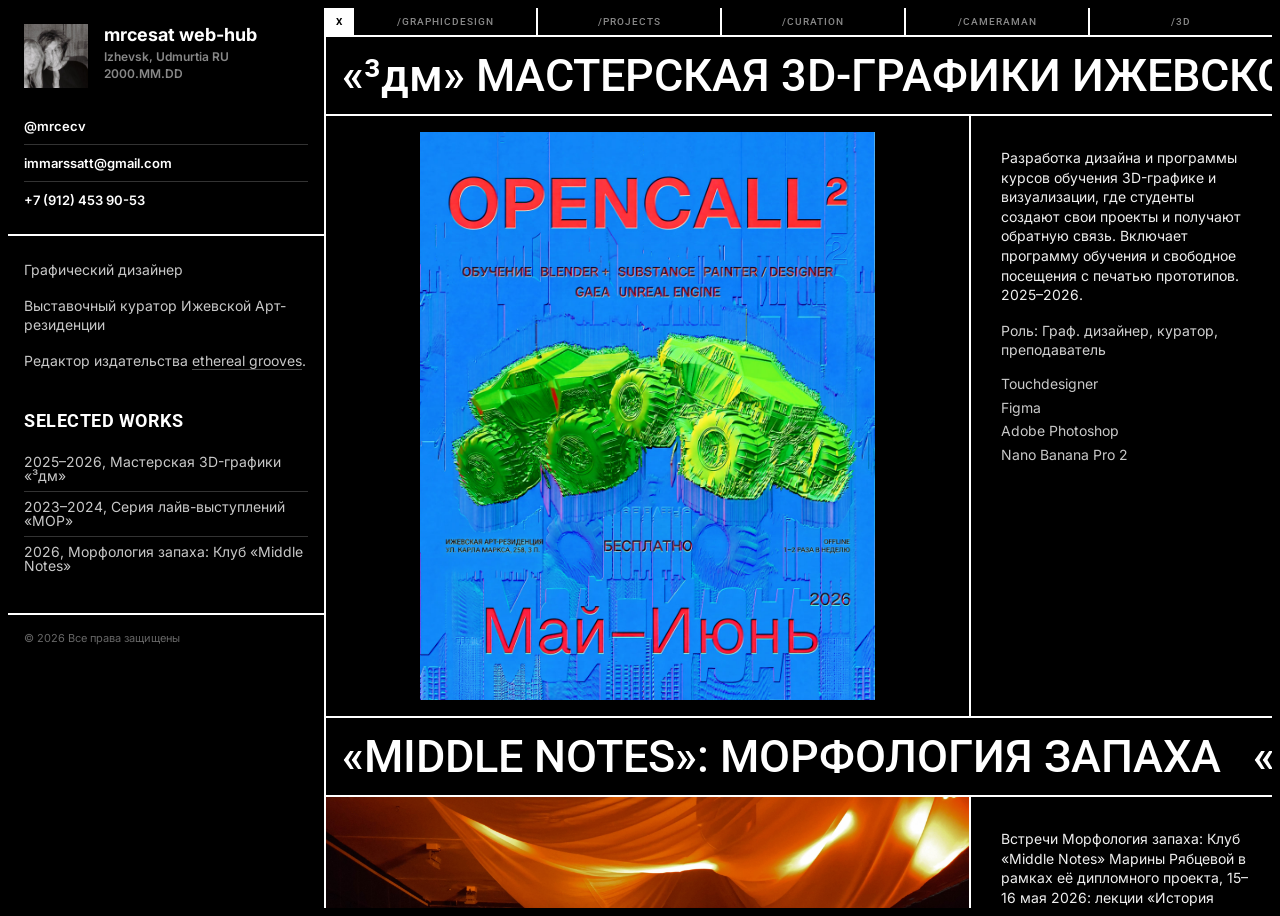
==== index.html @ e5610b11 "Initial commit" ====
<!DOCTYPE html>
<html lang="ru">
<head>
    <meta charset="UTF-8">
    <meta name="viewport" content="width=device-width, initial-scale=1.0">
    <title>mrcesat web-hub</title>

    <link rel="preconnect" href="https://fonts.googleapis.com">
    <link rel="preconnect" href="https://fonts.gstatic.com" crossorigin>
    <link href="https://fonts.googleapis.com/css2?family=Inter:wght@400;500;600;700&family=Roboto:wght@400;500;700&display=swap" rel="stylesheet">

    <link rel="stylesheet" href="css/style.css">
</head>
<body class="split-page">

    <div class="split-container">

        <!-- Левая панель -->
        <aside class="left-panel"></aside>

        <!-- Правая панель -->
        <main class="right-panel">

            <!-- Навигация -->
            <nav class="category-switcher" id="category-nav"></nav>

            <!-- Контейнер для проектов -->
            <div class="projects-list"></div>

        </main>

    </div>

    <script src="js/project-player.js"></script>
    <script src="js/components.js"></script>
</body>
</html>
---- css/style.css ----
/* =========================================
   SPLIT PAGE LAYOUT (INDEX-V4)
   ========================================= */

.split-page {
    display: flex;
    height: 100vh;
    overflow: hidden;
    background-color: #000000;
    color: #ffffff;
    font-family: 'Inter', sans-serif;
}

.split-container {
    display: flex;
    width: 100%;
    height: 100%;
}

/* =========================================
   ЛЕВАЯ ПАНЕЛЬ
   ========================================= */

.left-panel {
    width: 25%;
    height: 100vh;
    overflow-y: auto;
    overflow-x: hidden;
    background: #000000;
    flex-shrink: 0;
    border-right: 2px solid #ffffff !important;

    scrollbar-width: none;
    -ms-overflow-style: none;
}

.left-panel::-webkit-scrollbar {
    display: none;
}

/* Профиль */
.profile-section {
    padding: 16px;
    border-bottom: 2px solid #ffffff;
}

.profile-header {
    display: flex;
    gap: 16px;
    margin-bottom: 20px;
}

.profile-photo {
    width: 64px;
    height: 64px;
    flex-shrink: 0;
}

.profile-photo img {
    width: 100%;
    height: 100%;
    object-fit: cover;
    display: block;
}

.profile-info {
    flex: 1;
}

.profile-name {
    font-size: 18px;
    font-weight: 700;
    margin: 0 0 4px 0;
    letter-spacing: 0;
}

.profile-year,
.profile-location {
    font-size: 12px;
    color: #888;
    margin: 0;
    line-height: 1.4;
    font-weight: 600;
}

/* Контакты */
.profile-contacts {
    display: flex;
    flex-direction: column;
    gap: 0;
    margin-top: 16px;
}

.contact-link {
    display: block;
    padding: 10px 0;
    color: #ffffff;
    text-decoration: none;
    font-size: 13px;
    font-weight: 600;
    border-bottom: 1px solid rgba(255, 255, 255, 0.2);
    transition: opacity 0.3s ease;
}

.contact-link:last-child {
    border-bottom: none;
}

.contact-link:hover {
    opacity: 0.7;
}

/* Общий блок без внутренних разделителей */
.info-combined {
    padding: 16px;
    border-bottom: 2px solid #ffffff; /* Линия только снизу всего блока */
}

.info-subsection {
    margin-bottom: 32px; /* Отступ между под-секциями */
}

.info-subsection:last-child {
    margin-bottom: 0;
}

/* Убираем линии между пунктами списков */
.project-list li {
    border-bottom: none;
}

/* Список ролей (описание) */
.role-list {
    list-style: none;
    padding: 0;
    margin: 0;
}

.role-list li {
    font-size: 14px;
    line-height: 1.4;
    color: #c8c8c8;
    padding: 8px 0;
    border-bottom: none;
}

.role-list li:last-child {
    border-bottom: none;
}

/* Секции информации */
.info-section {
    padding: 16px 16px 16px 16px;
    border-bottom: 2px solid #ffffff;
}

/* Увеличиваем отступ только для второго info-section (Избранное) */
.profile-section + .info-section + .info-section {
    padding: 16px 16px 32px 16px;
}

/* ✅ Убираем линию у первого info-section (блок ролей),
   чтобы не было разделителя между ролями и «Избранным» */
.profile-section + .info-section {
    border-bottom: none;
}

.section-title {
    font-family: 'Roboto', sans-serif;
    font-size: 18px;
    font-weight: 700;
    text-transform: uppercase;
    letter-spacing: 0.5px;
    margin: 0 0 16px 0;
    color: #ffffff;
}

.section-text {
    font-size: 14px;
    line-height: 1.4; /* ✅ Исправлено с 1.1 для читаемости */
    color: #c8c8c8;
    margin: 0;
}

/* Списки проектов */
.project-list {
    list-style: none;
    padding: 0;
    margin: 0;
}

.project-list li {
    margin: 0;
    padding: 0;
    border-bottom: 1px solid rgba(255, 255, 255, 0.2); /* ✅ Исправлено с rgba(0,0,0,0.2), иначе не видно на чёрном */
}

.project-list li:last-child {
    border-bottom: none;
}

.project-list-link {
    display: block;
    padding: 8px 0;
    color: #c8c8c8;
    text-decoration: none;
    font-size: 14px;
    line-height: 1.0; /* ✅ Исправлено с 0.2, иначе текст накладывался друг на друга */
    transition: opacity 0.3s ease;
}

.project-list-link:hover {
    opacity: 0.7;
}

/* Описание между профилем и списком */
.profile-description {
    padding: 16px;
    border-bottom: 2px solid #ffffff;
}

.profile-description .description-text {
    font-size: 14px;
    line-height: 1.4;
    color: #c8c8c8;
    margin: 0;
}

/* Copyright */
.copyright {
    padding: 16px;
}

.copyright p {
    font-size: 11px;
    color: #666;
    margin: 0;
}

/* Ссылка внутри описания */
.description-link {
    color: #c8c8c8;
    text-decoration: none;
    border-bottom: 1px solid rgba(255, 255, 255, 0.3);
    transition: all 0.3s ease;
}

.description-link:hover {
    color: #ffffff;
    border-bottom-color: #ffffff;
}

/* =========================================
   ПРАВАЯ ПАНЕЛЬ
   ========================================= */

.right-panel {
    flex: 1; /* ✅ Автоматически занимает всё оставшееся место (75%) */
    height: 100vh;
    overflow-y: auto;
    overflow-x: hidden;
    background: #000000;

    scrollbar-width: none;
    -ms-overflow-style: none;
}

.right-panel::-webkit-scrollbar {
    display: none;
}

/* Проекты */
.project-item {
    border-bottom: 2px solid #ffffff !important;
}

/* УДАЛИТЕ старый .project-title и добавьте: */

/* Контейнер бегущей строки */
.marquee-container {
    overflow: hidden;
    white-space: nowrap;
    border-bottom: 2px solid #ffffff;
    background: #000000;
    position: relative;
}

/* Движущаяся строка */
.marquee-content {
    display: inline-flex;
    white-space: nowrap;
    will-change: transform;
}

.marquee-content span {
    font-family: 'Roboto', sans-serif;
    font-size: 45px;
    font-weight: 500;
    color: #ffffff;
    padding: 12px 16px;
    margin: 0;
    letter-spacing: 0;
    flex-shrink: 0;
}

/* Анимация движения
@keyframes marquee {
    0% {
        transform: translateX(0);
    }
    100% {
        transform: translateX(-33.333%); /* Двигаем на 1/3 ширины (один span)
    }
}
*/

/* Пауза при наведении */
.marquee-container:hover .marquee-content {
    animation-play-state: paused;
}

.project-content-link {
    display: block;
    text-decoration: none;
    color: inherit;
    cursor: pointer;
    transition: filter 0.0s ease;
}

.project-content-link:hover {
    background: #ffffff; /* Фон становится белым */
}

.project-content-link:hover .project-description p {
    color: #000000; /* Текст становится чёрным */
}

/* Контент проекта: изображение слева, текст справа */
.project-content {
    display: grid;
    grid-template-columns: 68% 32%;
    gap: 0;
}

.project-description {
    padding: 32px 16px 32px 32px; /* ✅ Выровнял левый отступ текста под отступ заголовка */
    display: flex;
    flex-direction: column;
    justify-content: flex-start;
}

.project-description p {
    font-size: 14px;
    line-height: 1.4; /* ✅ Исправлено с 1.2 для лучшего чтения */
    color: #efefef;
    margin: 0;
}

/* Отступ между описанием и ролями */
.project-description .role-text {
    margin-top: 16px;
}

/* Блок программ */
.project-description .soft-list {
    margin-top: 12px;
}

.project-description .soft-title {
    font-size: 14px;
    color: #888;
    margin: 0 0 8px 0;
    font-style: normal;
}

.project-description .soft-list ul {
    list-style: none;
    padding: 0;
    margin: 0;
}

.project-description .soft-list li {
    font-size: 14px;
    color: #c8c8c8;
    padding: 2px 0;
    line-height: 1.4;
}

/* =========================================
   ПЕРЕКЛЮЧАТЕЛЬ КАТЕГОРИЙ (ПРАВАЯ ПАНЕЛЬ)
   ========================================= */

.category-switcher {
    display: flex;
    width: 100%;
    border-bottom: 2px solid #ffffff !important;
    background: #000000;
    /* ✅ Убрано position: sticky — теперь прокручивается вместе с контентом */
}

.switcher-link {
    flex: 1;
    padding: 8px 8px; /* ✅ Было 20px 16px, уменьшено в 2 раза */
    font-family: 'Roboto', sans-serif;
    font-size: 10px;
    font-weight: 500;
    text-transform: uppercase;
    letter-spacing: 1px;
    color: #888888;
    text-decoration: none;
    text-align: center;
    border-right: 2px solid #ffffff;
    transition: all 0.3s ease;
}

/* Кнопка "Все проекты" — фиксированная ширина */
.switcher-link.switcher-all {
    flex: 0 0 auto;
    width: 10px;
    min-width: 10px;
    max-width: 20px;
    text-align: center;
}

/* Остальные кнопки — занимают оставшееся пространство */
.switcher-link:not(.switcher-all) {
    flex: 1;
}

.switcher-link:last-child {
    border-right: none;
}

.switcher-link:hover {
    color: #ffffff;
    background: rgba(255, 255, 255, 0.05);
}

.switcher-link.active {
    background: #ffffff;
    color: #000000;
    font-weight: 700;
}

.switcher-link.active:hover {
    background: #ffffff;
}

/* =========================================
   3D GALLERY PAGE
   ========================================= */

.gallery-3d-page .right-panel {
    overflow: hidden; /* Убираем скролл для 3D-сцены */
}

.gallery-3d-container {
    position: relative;
    width: 100%;
    height: 100%;
}

#canvas-container {
    width: 100%;
    height: 100%;
    position: absolute;
    top: 0;
    left: 0;
}

/* Кнопка скрытия панели */
.toggle-panel-btn {
    position: fixed;
    top: 24px;
    right: 24px;
    background: rgba(0, 0, 0, 0.8);
    border: 1px solid rgba(255, 255, 255, 0.3);
    color: #ffffff;
    padding: 8px 16px;
    font-size: 14px;
    cursor: pointer;
    z-index: 101;
    transition: all 0.3s ease;
    font-family: 'Inter', sans-serif;
}

.toggle-panel-btn:hover {
    background: #ffffff;
    color: #000000;
}

/* Скрытая панель */
.left-panel.hidden {
    transform: translateX(-100%);
}

/* Когда панель скрыта, правая панель на весь экран */
.gallery-3d-page.split-page .split-container {
    position: relative;
}

.gallery-3d-page .left-panel.hidden ~ .right-panel {
    width: 100%;
}

/* Адаптация для мобильных */
@media (max-width: 1024px) {
    .gallery-3d-page .split-container {
        flex-direction: column;
    }

    .gallery-3d-page .left-panel,
    .gallery-3d-page .right-panel {
        width: 100%;
        height: 50vh;
    }

    .gallery-3d-page .left-panel {
        border-right: none;
        border-bottom: 2px solid #ffffff;
    }
}

/* =========================================
   СТРАНИЦА ПРОСМОТРА ПРОЕКТА
   ========================================= */

/*
.project-view-page {
    --project-bg: #000000;
} */

/* .project-view-page .right-panel {
    background: #000000; /* Всегда чёрный
} */

/*
.project-media-player {
    background: var(#000000); /* Цвет только в плеере
} */

/* Заголовок проекта (бегущая строка) */
.project-header {
    width: 100%;
    border-bottom: none;
    overflow: hidden;
}

.project-title-text {
    font-family: 'Roboto', sans-serif;
    font-size: 45px;
    font-weight: 500;
    color: #ffffff;
    padding: 12px 16px;
    white-space: nowrap;
}

/* Описание проекта (обёртка правой колонки) */
.project-description-block {
    width: 100%;
    height: 100%;
    background: #000000;
    overflow: hidden;
    position: relative;
    border-left: 2px solid #ffffff;  /* ← ДОБАВИТЬ ЭТО */
}

.project-description-view {
    display: flex;
    flex-direction: column;
    background: #000000;
    height: 100%; /* Растягиваем на всю высоту родителя (.project-description-block) */
    overflow-y: auto; /* Включаем вертикальную прокрутку */
    scrollbar-width: thin; /* Тонкий скроллбар для Firefox */
    scrollbar-color: rgba(255, 255, 255, 0.3) transparent;
}

.project-description-content-wrapper {
    padding: 32px 24px;
    font-size: 14px; /* ✅ Добавили единый размер шрифта */
}

/* ✅ Убираем маркеры у списка софта */
.project-description-content-wrapper .soft-list ul {
    list-style: none;
    padding: 0;
    margin: 0;
}

.project-description-content-wrapper .soft-list li {
    font-size: 14px; /* ✅统一 размер */
    color: #c8c8c8;
    padding: 2px 0;
    line-height: 1.4;
}

/* Кастомный скроллбар для Chrome, Safari, Edge */
.project-description-view::-webkit-scrollbar {
    width: 6px;
}
.project-description-view::-webkit-scrollbar-track {
    background: rgba(255, 255, 255, 0.05);
}
.project-description-view::-webkit-scrollbar-thumb {
    background: rgba(255, 255, 255, 0.3);
    border-radius: 3px;
}
.project-description-view::-webkit-scrollbar-thumb:hover {
    background: rgba(255, 255, 255, 0.5);
}

.description-content p {
    font-size: 14px;
    line-height: 1.5;
    color: #efefef;
    margin: 0 0 16px 0;
}

.role-text {
    color: #d0d0d0 !important;
    font-style: normal;
}

/* Область просмотра: медиа + описание */
.project-viewer {
    display: grid;
    grid-template-columns: 68% 32%;
    gap: 0;
    height: calc(100vh - 110px); /* Фиксированная высота всей области */
    border-top: none;
    /* Убрали align-items: start, чтобы обе колонки гарантированно
       занимали 100% высоты этого контейнера */
}

/* =========================================
   МЕДИА-ПЛЕЕР (общая структура)
   ========================================= */

.project-media-player {
    position: relative;
    width: 100%;
    /* background: var(--project-bg, #000000); */
    overflow: hidden;
    border-right: 2px solid #ffffff;
    border-top: none;
}

.media-stage {
    position: absolute;
    overflow: hidden;
    display: flex;
    align-items: center;
    justify-content: center;
}

.media-slider {
    position: relative;
    width: 100%;
    height: 100%;
}

/* Слайды */
.media-slide {
    position: absolute;
    top: 0;
    left: 0;
    width: 100%;
    height: 100%;
    display: flex;
    align-items: center;
    justify-content: center;
    opacity: 0;
    transform: translateX(0);
    transition: opacity 0.5s ease, transform 0.5s ease;
    pointer-events: none;
    z-index: 1;
}

.media-slide.active {
    opacity: 1;
    pointer-events: auto;
    z-index: 10;
}

.media-slide.slide-out-left {
    opacity: 0;
    transform: translateX(-100%);
}

.media-slide.slide-out-right {
    opacity: 0;
    transform: translateX(100%);
}

.media-slide.slide-in-right {
    opacity: 0;
    transform: translateX(100%);
}

.media-slide.slide-in-left {
    opacity: 0;
    transform: translateX(-100%);
}

/* Зоны клика */
.player-zone {
    position: absolute;
    top: 0;
    width: 15%;
    height: 100%;
    z-index: 20;
    cursor: pointer;
    background: transparent;
}

.player-zone-left { left: 0; }
.player-zone-right { right: 0; }

/* =========================================
   РЕЖИМ CONTAIN (по умолчанию, с отступами)
   ========================================= */

.project-media-player.media-fit-contain .media-stage,
.project-media-player:not(.media-fit-cover) .media-stage {
    top: 16px;
    left: 16px;
    right: 16px;
    bottom: 16px;
}

.project-media-player.media-fit-contain .media-slide,
.project-media-player:not(.media-fit-cover) .media-slide {
    align-items: center;
    justify-content: center;
}

.project-media-player.media-fit-contain .media-slide img,
.project-media-player.media-fit-contain .media-slide video,
.project-media-player:not(.media-fit-cover) .media-slide img,
.project-media-player:not(.media-fit-cover) .media-slide video {
    max-width: 100%;
    max-height: 100%;
    width: auto;
    height: auto;
    object-fit: contain;
    display: block;
}

/* =========================================
   РЕЖИМ COVER (без отступов, на весь плеер)
   ========================================= */

.project-media-player.media-fit-cover {
    background: #000000; /* Чёрный фон вместо цветного */
}

.project-media-player.media-fit-cover .media-stage {
    top: 0 !important;
    left: 0 !important;
    right: 0 !important;
    bottom: 0 !important;
}

.project-media-player.media-fit-cover .media-slide {
    align-items: stretch !important;
    justify-content: stretch !important;
}

.project-media-player.media-fit-cover .media-slide img,
.project-media-player.media-fit-cover .media-slide video {
    width: 100% !important;
    height: 100% !important;
    object-fit: cover !important;
    display: block;
}

/* Мобильная адаптация для режима cover */
@media (max-width: 768px) {
    .project-media-player.media-fit-cover {
        height: auto !important;
        aspect-ratio: 16 / 9;  /* Стандартное соотношение для видео/фото */
    }

    .project-media-player.media-fit-contain {
        height: 250px !important;
    }
}

/* =========================================
   РЕЖИМ GRID (ПЛИТКА) — ПОЛНАЯ ИЗОЛЯЦИЯ
   ========================================= */

.project-media-player.media-fit-grid {
    background: #000000;
    position: relative;
}

/* Полностью переопределяем media-stage для grid */
.project-media-player.media-fit-grid .media-stage {
    position: absolute !important;
    top: 16px !important;
    left: 16px !important;
    right: 16px !important;
    bottom: 16px !important;
    overflow-y: auto !important;
    overflow-x: hidden !important;
    display: block !important;
    scrollbar-width: none;
    -ms-overflow-style: none;
    padding: 0 !important;
}

.project-media-player.media-fit-grid .media-stage::-webkit-scrollbar {
    display: none;
}

/* Полностью переопределяем media-slider для grid */
.project-media-player.media-fit-grid .media-slider {
    display: grid !important;
    grid-template-columns: repeat(auto-fit, minmax(250px, 1fr)) !important;
    gap: 16px;
    position: relative !important;
    width: 100% !important;
    height: auto !important;
    min-height: 100% !important;
    top: auto !important;
    left: auto !important;
    transform: none !important;
}

/* КРИТИЧНО: полностью переопределяем media-slide */
.project-media-player.media-fit-grid .media-slide {
    position: relative !important;
    top: auto !important;
    left: auto !important;
    right: auto !important;
    bottom: auto !important;
    width: auto !important;
    height: auto !important;
    opacity: 1 !important;
    visibility: visible !important;
    transform: none !important;
    pointer-events: auto !important;
    cursor: pointer;
    display: flex !important;
    align-items: center;
    justify-content: center;
    background: transparent;
    border: none;
    border-radius: 0;
    overflow: hidden;
    transition: opacity 0.3s ease;
    z-index: 1 !important;
}

.project-media-player.media-fit-grid .media-slide:hover {
    opacity: 0.8;
}

.project-media-player.media-fit-grid .media-slide img,
.project-media-player.media-fit-grid .media-slide video {
    width: 100% !important;
    height: 250px !important;
    object-fit: cover;
    display: block;
    margin: 0 !important;
}

/* Single-view режим */
.project-media-player.media-fit-grid.single-view .media-stage {
    display: flex !important;
    align-items: center;
    justify-content: center;
    overflow: hidden !important;
}

.project-media-player.media-fit-grid.single-view .media-slider {
    grid-template-columns: 1fr !important;
    grid-template-rows: 1fr !important;
    gap: 0 !important;
    width: 100% !important;
    height: 100% !important;
}

.project-media-player.media-fit-grid.single-view .media-slide {
    position: absolute !important;
    top: 0 !important;
    left: 0 !important;
    width: 100% !important;
    height: 100% !important;
    opacity: 0;
    pointer-events: none;
}

.project-media-player.media-fit-grid.single-view .media-slide.active {
    opacity: 1 !important;
    pointer-events: auto;
    z-index: 10 !important;
}

.project-media-player.media-fit-grid.single-view .media-slide img,
.project-media-player.media-fit-grid.single-view .media-slide video {
    width: 100% !important;
    height: 100% !important;
    object-fit: contain;
}

/* Навигация */
.project-media-player.media-fit-grid.single-view .player-zone {
    display: block !important;
}

.project-media-player.media-fit-grid .player-zone {
    display: none !important;
}

/* Мобильная адаптация */
@media (max-width: 768px) {
    .project-media-player.media-fit-grid .media-slider {
        grid-template-columns: repeat(2, 1fr) !important;
        gap: 8px;
    }

    .project-media-player.media-fit-grid .media-stage {
        top: 8px !important;
        left: 8px !important;
        right: 8px !important;
        bottom: 8px !important;
    }

    .project-media-player.media-fit-grid .media-slide img,
    .project-media-player.media-fit-grid .media-slide video {
        height: 200px !important;
    }
}

/* =========================================
   СПЕЦИФИКА ДЛЯ СТРАНИЦЫ ПРОЕКТА (ИСПРАВЛЕНО)
   ========================================= */

.project-view-page .project-media-player {
    height: 100%;
    position: relative; /* Важно для абсолютного позиционирования stage */
}

.project-view-page .media-stage {
    position: absolute;
    top: 24px;
    left: 24px;
    right: 24px;
    bottom: 24px;
    /* Убираем flex отсюда, чтобы он не конфликтовал с центрированием внутри слайда */
}

.project-view-page .media-slider {
    width: 100%;
    height: 100%;
    position: relative;
}

/* Слайд занимает всё пространство stage */
.project-view-page .media-slide {
    position: absolute;
    top: 0;
    left: 0;
    width: 100%;
    height: 100%;
    display: flex;
    align-items: center;
    justify-content: center;
}

/* МАГИЧЕСКОЕ ЦЕНТРИРОВАНИЕ: margin: auto делает отступы математически идеальными */
.project-view-page .media-slide img,
.project-view-page .media-slide video {
    max-width: 100%;
    max-height: 100%;
    width: auto;
    height: auto;
    display: block;
    margin: auto; /* ← ЭТО ГЛАВНОЕ ИСПРАВЛЕНИЕ */
    object-fit: contain;
}

/* =========================================
   СПЕЦИФИКА ДЛЯ СПИСКА ПРОЕКТОВ
   ========================================= */

.projects-list .project-item .project-media-player {
    height: 400px;
}

.projects-list .project-item .media-stage {
    top: 16px;
    left: 16px;
    right: 16px;
    bottom: 16px;
}

/* =========================================
   АДАПТАЦИЯ
   ========================================= */

@media (max-width: 1024px) {
    .project-viewer {
        grid-template-columns: 1fr;
        height: auto;
    }

    .project-media-player {
        height: 60vh;
        border-right: none;
        border-bottom: 2px solid #ffffff !important;
    }

    .projects-list .project-item .project-media-player {
        height: 300px;
    }
}

@media (max-width: 768px) {
    .projects-list .project-item .project-media-player {
        height: 250px;
    }
}

/* =========================================
   WORKFLOW / БЛОК-СХЕМА
   ========================================= */

.workflow-section {
    margin-top: 32px;
    padding-top: 24px;
    border-top: 1px solid rgba(255, 255, 255, 0.2);
}

.workflow-title {
    font-family: 'Roboto', sans-serif;
    font-size: 18px;
    font-weight: 600;
    color: #ffffff;
    margin: 0 0 24px 0;
    text-transform: uppercase;
    letter-spacing: 0.5px;
}

.workflow-diagram {
    display: flex;
    flex-direction: column;
    gap: 0;
}

.workflow-block {
    position: relative;
}

.workflow-block-content {
    background: rgba(255, 255, 255, 0.05);
    border: 1px solid #ffffff;  /* ✅ Белая обводка */
    border-radius: 0px;
    padding: 16px;
    transition: all 0.3s ease;
}

.workflow-block:hover .workflow-block-content {
    background: rgba(255, 255, 255, 0.1);
    border-color: #ffffff;
    transform: translateX(4px);
}

.workflow-step {
    display: inline-block;
    width: 28px;
    height: 28px;
    background: #ffffff;  /* ✅ Белый фон кружка */
    border: 1px solid #ffffff;  /* ✅ Белая обводка кружка */
    border-radius: 0%;
    text-align: center;
    line-height: 28px;
    font-size: 12px;
    font-weight: 700;
    color: #000000;  /* ✅ Чёрный текст для контраста */
    margin-bottom: 8px;
}

.workflow-block-title {
    font-family: 'Roboto', sans-serif;
    font-size: 14px;
    font-weight: 600;
    color: #ffffff;
    margin: 0 0 4px 0;
}

.workflow-block-desc {
    font-size: 13px;
    color: #a0a0a0;
    margin: 0;
    line-height: 1.4;
}

.workflow-connector {
    width: 2px;
    height: 24px;
    background: #ffffff;
    margin: 0 auto;  /* ✅ Автоматически центрирует по горизонтали */
    /* Убрали position: relative и left */
}

/* Адаптация для мобильных */
@media (max-width: 768px) {
    .workflow-block-content {
        padding: 12px;
    }
}

/* =========================================
   МОБИЛЬНАЯ АДАПТАЦИЯ — ЕДИНЫЙ БЛОК
   ========================================= */

@media (max-width: 768px) {
    /* 1. Переключатель категорий — sticky сверху */
    .category-switcher {
        position: sticky;
        top: 0;
        z-index: 100;
        background: #000000;
        flex-wrap: wrap;
        flex-direction: column;
        border-bottom: 2px solid #ffffff;
    }

    .switcher-link {
        border-right: none;
        border-bottom: 2px solid #ffffff;
        padding: 12px 8px;
        text-align: center;
        font-size: 12px;
    }

    .switcher-link.switcher-all {
        width: 100%;
        min-width: 100%;
        max-width: 100%;
        border-bottom: 2px solid #ffffff;
    }

    .switcher-link:last-child {
        border-bottom: 2px solid #ffffff;
    }

    /* 2. Профиль */
    .profile-header {
        flex-direction: column;
        align-items: center;
        text-align: center;
        gap: 12px;
    }

    .profile-photo {
        width: 80px;
        height: 80px;
    }

    .profile-name {
        font-size: 18px;
    }

    .profile-contacts {
        align-items: center;
    }

    .profile-section,
    .info-section,
    .project-title,
    .project-description {
        padding: 16px;
    }

    .project-title {
        font-size: 28px;
    }

    /* 3. Карточки проектов */
    .project-item .project-media-player {
        height: 250px !important;
        border-right: none;
        border-bottom: 2px solid #ffffff;
    }

    .project-item .media-stage {
        top: 0 !important;
        left: 0 !important;
        right: 0 !important;
        bottom: 0 !important;
    }

    .project-description-content-wrapper {
        padding: 16px;
    }

    /* 4. Плеер на странице проекта */
    .project-view-page .project-description-block {
        border-left: none;
        border-top: 2px solid #ffffff;
    }

    /* 5. Workflow */
    .workflow-block-content {
        padding: 12px;
    }

    /* 6. Cover режим */
    .project-media-player.media-fit-cover {
        height: auto !important;
        aspect-ratio: 16 / 9;
    }

    .project-media-player.media-fit-contain {
        height: 250px !important;
    }
}

/* =========================================
   ФИНАЛЬНАЯ МОБИЛЬНАЯ АДАПТАЦИЯ (Только телефоны <= 768px)
   ========================================= */

@media (max-width: 768px) {
    /* 1. Меняем структуру на вертикальную */
    .split-container {
        flex-direction: column;
    }

    .right-panel {
        order: 1;
        height: auto;
        min-height: 100vh;
        width: 100%;
        overflow-y: auto;
    }

    .left-panel {
        order: 2;
        height: auto;
        width: 100%;
        border-right: none;
        border-top: 2px solid #ffffff;
        overflow-y: auto;
    }

    /* 2. Бургер-меню (видимо ТОЛЬКО здесь, на десктопе его нет в DOM или оно скрыто) */
    .burger-menu {
        display: flex;
        flex-direction: column;
        justify-content: space-between;
        width: 30px;
        height: 24px;
        background: transparent;
        border: none;
        cursor: pointer;
        padding: 8px;
        margin: 8px 0 8px 16px;
    }

    .burger-menu span {
        display: block;
        width: 100%;
        height: 3px;
        background: #ffffff;
        border-radius: 2px;
        transition: all 0.3s ease;
    }

    .burger-menu.active span:nth-child(1) { transform: rotate(45deg) translate(5px, 6px); }
    .burger-menu.active span:nth-child(2) { opacity: 0; }
    .burger-menu.active span:nth-child(3) { transform: rotate(-45deg) translate(5px, -6px); }

    /* 3. Выпадающее меню категорий */
    .category-switcher {
        position: sticky;
        top: 0;
        z-index: 100;
        background: #000000;
        flex-direction: column;
        align-items: flex-start;
        border-bottom: 2px solid #ffffff;
    }

    .category-menu {
        width: 100%;
        max-height: 0;
        overflow: hidden;
        transition: max-height 0.3s ease;
    }

    .category-menu.active {
        max-height: 400px;
    }

    .category-menu .switcher-link {
        display: block;
        padding: 16px 24px;
        border-right: none;
        border-bottom: 1px solid rgba(255, 255, 255, 0.2);
        text-align: left;
        font-size: 14px;
        color: #ffffff;
    }

    .category-menu .switcher-link.active {
        background: #ffffff;
        color: #000000;
    }

    /* 4. Адаптация контента */
    .profile-header {
        flex-direction: column;
        align-items: center;
        text-align: center;
    }

    .profile-contacts {
        align-items: center;
    }

    .project-content {
        grid-template-columns: 1fr;
    }

    .project-item .project-media-player {
        height: 250px !important;
        border-right: none;
        border-bottom: 2px solid #ffffff;
    }

    .project-view-page .project-description-block {
        border-left: none;
        border-top: 2px solid #ffffff;
    }
}

/* =========================================
   СТИЛИ ДЛЯ СТРАНИЦЫ-LINKTREE
   ========================================= */

.linktree-page {
    display: flex;
    flex-direction: column;
    align-items: center;
    justify-content: center;
    min-height: 100vh;
    padding: 40px 20px;
    text-align: center;
    font-family: 'Inter', -apple-system, sans-serif;
}

/* Аватар */
.avatar {
    width: 120px;
    height: 120px;
    border-radius: 0%;
    object-fit: cover;
    border: 0px solid rgba(255, 255, 255, 0.2);
    margin-bottom: 24px;
    box-shadow: 0 8px 24px rgba(0, 0, 0, 0.3);
}

/* Текст профиля */
.linktree-page h1 {
    color: #fff;
    margin: 0 0 8px 0;
    font-size: 28px;
    font-weight: 700;
}

.linktree-page p {
    color: #aaa;
    margin: 0 0 40px 0;
    font-size: 16px;
    line-height: 1.5;
    max-width: 400px;
}

/* Контейнер кнопок */
.links {
    display: flex;
    flex-direction: column;
    gap: 16px;
    width: 100%;
    max-width: 400px; /* Ограничиваем ширину для красоты на ПК */
}

/* Сами кнопки-ссылки */
.link-btn {
    display: flex;
    align-items: center;
    justify-content: center;
    padding: 18px 24px;
    background: rgba(255, 255, 255, 0.08);
    color: #fff;
    text-decoration: none;
    border-radius: 16px;
    font-weight: 600;
    font-size: 17px;
    transition: all 0.3s cubic-bezier(0.4, 0, 0.2, 1);
    border: 1px solid rgba(255, 255, 255, 0.1);
    backdrop-filter: blur(10px); /* Эффект матового стекла */
}

/* Эффект при наведении на кнопку */
.link-btn:hover {
    background: rgba(255, 255, 255, 0.15);
    transform: translateY(-3px);
    border-color: rgba(255, 255, 255, 0.3);
    box-shadow: 0 10px 20px rgba(0, 0, 0, 0.2);
}

/* Подвал */
.footer,
.footer p {
    margin-top: 40px;
    color: #555;
    font-size: 12px !important; /* 12px читается хорошо, 6px — нет */
    font-weight: 400 !important; /* Сбрасываем жирность, если она наследуется от body */
    font-family: 'Inter', -apple-system, sans-serif;
}

/* Базовый стиль для обеих кнопок */
.nav-btn {
    position: fixed; /* Фиксируем кнопку, чтобы она оставалась на месте при скролле */
    top: 40px; /* Отступ сверху, совпадает с margin вашего основного блока */
    display: inline-flex;
    align-items: center;
    justify-content: center;
    padding: 10px 20px;
    background: rgba(255, 255, 255, 0.05);
    border: 1px solid rgba(255, 255, 255, 0.1);
    border-radius: 8px;
    color: #fff;
    text-decoration: none;
    font-size: 14px;
    font-weight: 600;
    letter-spacing: 0.5px;
    transition: all 0.3s ease;
    z-index: 1000; /* Чтобы кнопка была поверх всего, включая частицы */
}
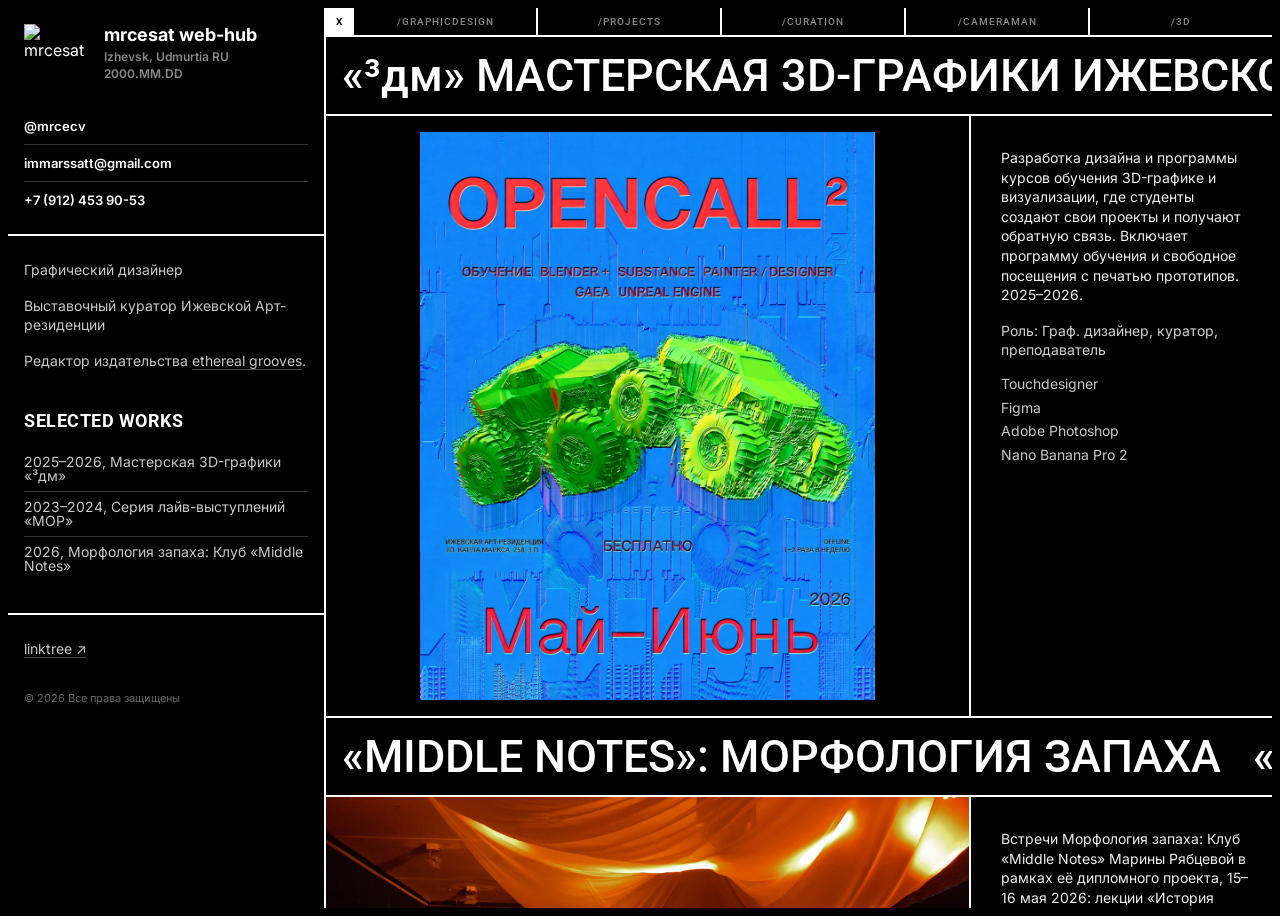
==== commit 0392974a: "Add Open Graph meta tags for link previews" ====
--- a/index.html
+++ b/index.html
@@ -8,6 +8,21 @@
     <link rel="preconnect" href="https://fonts.googleapis.com">
     <link rel="preconnect" href="https://fonts.gstatic.com" crossorigin>
     <link href="https://fonts.googleapis.com/css2?family=Inter:wght@400;500;600;700&family=Roboto:wght@400;500;700&display=swap" rel="stylesheet">
+
+    <!-- === OPEN GRAPH TAGS === -->
+    <meta property="og:type" content="website">
+    <meta property="og:url" content="https://mrcesat.github.io/mrcesat-web-hub/">
+    <meta property="og:title" content="mrcesat web-hub">
+    <meta property="og:description" content="mrcesat designer / artist projects list">
+    <meta property="og:image" content="https://mrcesat.github.io/mrcesat-web-hub/index_preview.jpg">
+    <meta property="og:image:width" content="1200">
+    <meta property="og:image:height" content="630">
+
+    <!-- Twitter Card (для Twitter/X) -->
+    <meta name="twitter:card" content="summary_large_image">
+    <meta name="twitter:title" content="mrcesat web-hub">
+    <meta name="twitter:description" content="mrcesat designer / artist projects list">
+    <meta name="twitter:image" content="https://mrcesat.github.io/mrcesat-web-hub/index_preview.jpg">
 
     <link rel="stylesheet" href="css/style.css">
 </head>
--- a/css/style.css
+++ b/css/style.css
@@ -1351,6 +1351,7 @@
     padding: 40px 20px;
     text-align: center;
     font-family: 'Inter', -apple-system, sans-serif;
+    background-color: #000000; /* ← ДОБАВИТЬ ЭТО */ /* ← И ЭТО для надёжности */
 }
 
 /* Аватар */
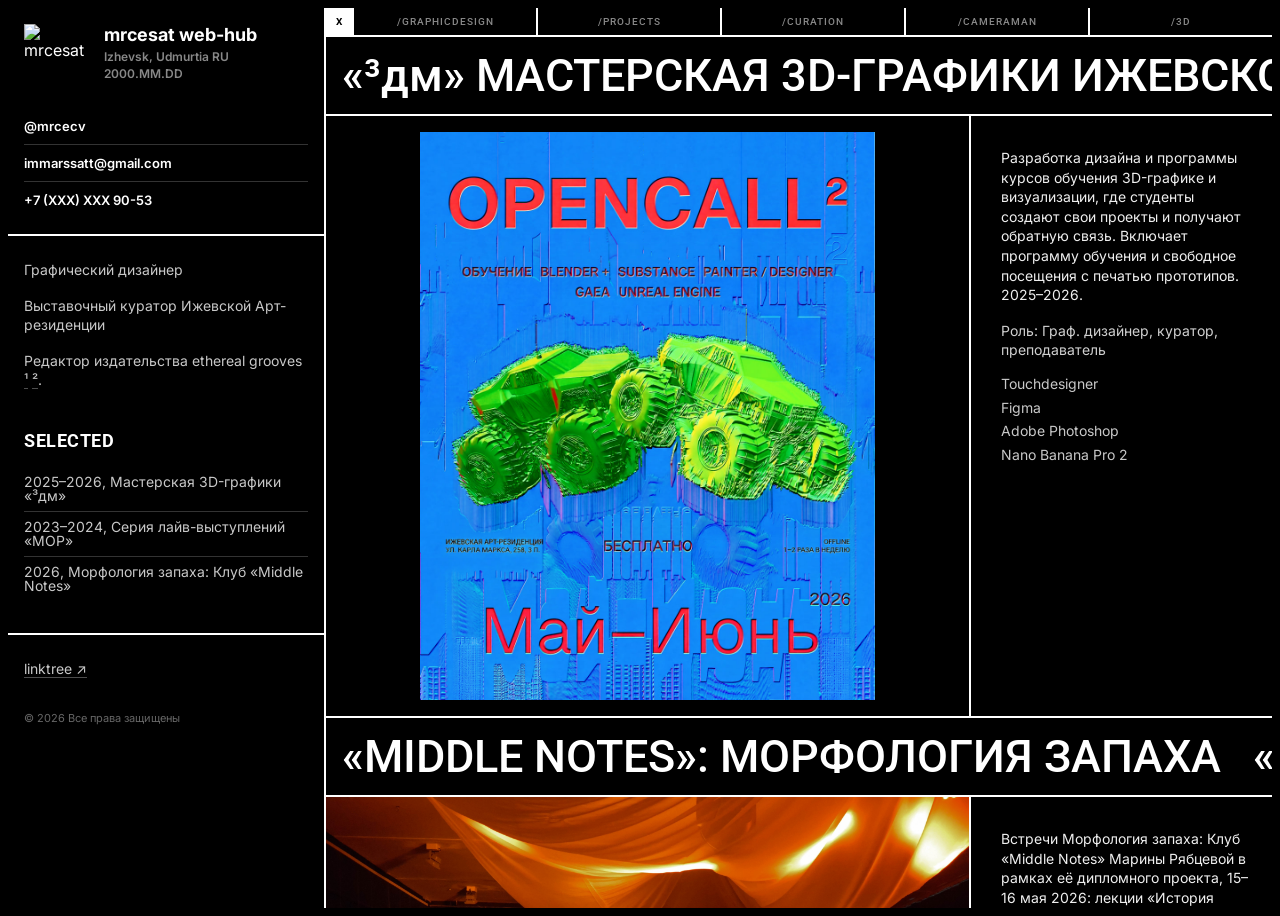
==== commit 6c99ff1d: "mobilevertest3+favicon1" ====
--- a/index.html
+++ b/index.html
@@ -11,10 +11,10 @@
 
     <!-- === OPEN GRAPH TAGS === -->
     <meta property="og:type" content="website">
-    <meta property="og:url" content="https://mrcesat.github.io/mrcesat-web-hub/">
+    <meta property="og:url" content="https://mrcesat.github.io/w/">
     <meta property="og:title" content="mrcesat web-hub">
     <meta property="og:description" content="mrcesat designer / artist projects list">
-    <meta property="og:image" content="https://mrcesat.github.io/mrcesat-web-hub/index_preview.jpg">
+    <meta property="og:image" content="https://mrcesat.github.io/w/index_preview.jpg">
     <meta property="og:image:width" content="1200">
     <meta property="og:image:height" content="630">
 
@@ -22,7 +22,14 @@
     <meta name="twitter:card" content="summary_large_image">
     <meta name="twitter:title" content="mrcesat web-hub">
     <meta name="twitter:description" content="mrcesat designer / artist projects list">
-    <meta name="twitter:image" content="https://mrcesat.github.io/mrcesat-web-hub/index_preview.jpg">
+    <meta name="twitter:image" content="https://mrcesat.github.io/w/index_preview.jpg">
+
+    <link rel="icon" type="image/png" href="/w/favicon-96x96.png?v=20260907" sizes="96x96" />
+    <link rel="icon" type="image/svg+xml" href="/w/favicon.svg?v=20260907" />
+    <link rel="shortcut icon" href="/w/favicon.ico?v=20260907" />
+    <link rel="apple-touch-icon" sizes="180x180" href="/w/apple-touch-icon.png?v=20260907" />
+    <meta name="apple-mobile-web-app-title" content="mrce.web" />
+    <link rel="manifest" href="/w/site.webmanifest?v=20260907" />
 
     <link rel="stylesheet" href="css/style.css">
 </head>
--- a/css/style.css
+++ b/css/style.css
@@ -1000,7 +1000,7 @@
 /* =========================================
    АДАПТАЦИЯ
    ========================================= */
-
+/*
 @media (max-width: 1024px) {
     .project-viewer {
         grid-template-columns: 1fr;
@@ -1016,7 +1016,7 @@
     .projects-list .project-item .project-media-player {
         height: 300px;
     }
-}
+} */
 
 @media (max-width: 768px) {
     .projects-list .project-item .project-media-player {
@@ -1114,41 +1114,87 @@
 }
 
 /* =========================================
-   МОБИЛЬНАЯ АДАПТАЦИЯ — ЕДИНЫЙ БЛОК
+   МОБИЛЬНАЯ АДАПТАЦИЯ — ЕДИНЫЙ БЛОК (≤768px)
    ========================================= */
 
 @media (max-width: 768px) {
-    /* 1. Переключатель категорий — sticky сверху */
+    /* === КРИТИЧНО: разрешаем прокрутку всей страницы === */
+    .split-page {
+        height: auto !important;
+        min-height: 100vh;
+        overflow-y: auto !important;
+        overflow-x: hidden !important;
+        display: block !important; /* Меняем flex на block */
+    }
+
+    .split-container {
+        height: auto !important;
+        min-height: 100vh;
+        display: block !important; /* Меняем flex на block */
+    }
+
+    /* === Правая панель (контент) === */
+    .right-panel {
+        order: 1 !important;
+        height: auto !important;
+        min-height: 100vh;
+        width: 100% !important;
+        overflow-y: auto;
+        overflow-x: hidden;
+        display: block !important;
+    }
+
+    /* === Левая панель (профиль) === */
+    .left-panel {
+        order: 2 !important;
+        height: auto !important;
+        width: 100% !important; /* КРИТИЧНО: было 25% */
+        border-right: none !important;
+        border-top: 2px solid #ffffff;
+        overflow-y: auto;
+        display: block !important;
+    }
+
+    /* === КОМПАКТНОЕ ГОРИЗОНТАЛЬНОЕ МЕНЮ === */
     .category-switcher {
         position: sticky;
         top: 0;
         z-index: 100;
         background: #000000;
-        flex-wrap: wrap;
-        flex-direction: column;
+        flex-direction: row !important;
+        flex-wrap: nowrap !important;
+        overflow-x: auto;
+        scrollbar-width: none;
+        -ms-overflow-style: none;
+        white-space: nowrap;
         border-bottom: 2px solid #ffffff;
     }
 
+    .category-switcher::-webkit-scrollbar {
+        display: none;
+    }
+
     .switcher-link {
+        flex: 0 0 auto !important;
+        min-width: max-content;
+        padding: 10px 16px;
+        font-size: 11px;
+        border-right: 1px solid rgba(255, 255, 255, 0.3);
+        border-bottom: none !important;
+        text-align: center;
+    }
+
+    .switcher-link.switcher-all {
+        width: auto;
+        min-width: auto;
+        max-width: none;
+    }
+
+    .switcher-link:last-child {
         border-right: none;
-        border-bottom: 2px solid #ffffff;
-        padding: 12px 8px;
-        text-align: center;
-        font-size: 12px;
-    }
-
-    .switcher-link.switcher-all {
-        width: 100%;
-        min-width: 100%;
-        max-width: 100%;
-        border-bottom: 2px solid #ffffff;
-    }
-
-    .switcher-link:last-child {
-        border-bottom: 2px solid #ffffff;
-    }
-
-    /* 2. Профиль */
+    }
+
+    /* === Профиль === */
     .profile-header {
         flex-direction: column;
         align-items: center;
@@ -1180,7 +1226,7 @@
         font-size: 28px;
     }
 
-    /* 3. Карточки проектов */
+    /* === Карточки проектов === */
     .project-item .project-media-player {
         height: 250px !important;
         border-right: none;
@@ -1194,22 +1240,39 @@
         bottom: 0 !important;
     }
 
+    .project-content {
+        grid-template-columns: 1fr;
+    }
+
+    /* === Плеер на странице проекта === */
+    .project-viewer {
+        grid-template-columns: 1fr !important;
+        height: auto !important;
+    }
+
+    .project-media-player {
+        height: 50vh !important;
+        min-height: 300px;
+        border-right: none !important;
+        border-bottom: 2px solid #ffffff !important;
+    }
+
+    .project-view-page .project-description-block {
+        border-left: none !important;
+        border-top: 2px solid #ffffff !important;
+        height: auto !important;
+    }
+
+    .project-description-view {
+        overflow-y: visible !important;
+        height: auto !important;
+    }
+
     .project-description-content-wrapper {
         padding: 16px;
     }
 
-    /* 4. Плеер на странице проекта */
-    .project-view-page .project-description-block {
-        border-left: none;
-        border-top: 2px solid #ffffff;
-    }
-
-    /* 5. Workflow */
-    .workflow-block-content {
-        padding: 12px;
-    }
-
-    /* 6. Cover режим */
+    /* === Cover режим === */
     .project-media-player.media-fit-cover {
         height: auto !important;
         aspect-ratio: 16 / 9;
@@ -1218,123 +1281,28 @@
     .project-media-player.media-fit-contain {
         height: 250px !important;
     }
-}
-
-/* =========================================
-   ФИНАЛЬНАЯ МОБИЛЬНАЯ АДАПТАЦИЯ (Только телефоны <= 768px)
-   ========================================= */
-
-@media (max-width: 768px) {
-    /* 1. Меняем структуру на вертикальную */
-    .split-container {
-        flex-direction: column;
-    }
-
-    .right-panel {
-        order: 1;
-        height: auto;
-        min-height: 100vh;
-        width: 100%;
-        overflow-y: auto;
-    }
-
-    .left-panel {
-        order: 2;
-        height: auto;
-        width: 100%;
-        border-right: none;
-        border-top: 2px solid #ffffff;
-        overflow-y: auto;
-    }
-
-    /* 2. Бургер-меню (видимо ТОЛЬКО здесь, на десктопе его нет в DOM или оно скрыто) */
-    .burger-menu {
-        display: flex;
-        flex-direction: column;
-        justify-content: space-between;
-        width: 30px;
-        height: 24px;
-        background: transparent;
-        border: none;
-        cursor: pointer;
-        padding: 8px;
-        margin: 8px 0 8px 16px;
-    }
-
-    .burger-menu span {
-        display: block;
-        width: 100%;
-        height: 3px;
-        background: #ffffff;
-        border-radius: 2px;
-        transition: all 0.3s ease;
-    }
-
-    .burger-menu.active span:nth-child(1) { transform: rotate(45deg) translate(5px, 6px); }
-    .burger-menu.active span:nth-child(2) { opacity: 0; }
-    .burger-menu.active span:nth-child(3) { transform: rotate(-45deg) translate(5px, -6px); }
-
-    /* 3. Выпадающее меню категорий */
-    .category-switcher {
-        position: sticky;
-        top: 0;
-        z-index: 100;
-        background: #000000;
-        flex-direction: column;
-        align-items: flex-start;
-        border-bottom: 2px solid #ffffff;
-    }
-
-    .category-menu {
-        width: 100%;
-        max-height: 0;
-        overflow: hidden;
-        transition: max-height 0.3s ease;
-    }
-
-    .category-menu.active {
-        max-height: 400px;
-    }
-
-    .category-menu .switcher-link {
-        display: block;
-        padding: 16px 24px;
-        border-right: none;
-        border-bottom: 1px solid rgba(255, 255, 255, 0.2);
-        text-align: left;
-        font-size: 14px;
-        color: #ffffff;
-    }
-
-    .category-menu .switcher-link.active {
-        background: #ffffff;
-        color: #000000;
-    }
-
-    /* 4. Адаптация контента */
-    .profile-header {
-        flex-direction: column;
-        align-items: center;
-        text-align: center;
-    }
-
-    .profile-contacts {
-        align-items: center;
-    }
-
-    .project-content {
-        grid-template-columns: 1fr;
-    }
-
-    .project-item .project-media-player {
-        height: 250px !important;
-        border-right: none;
-        border-bottom: 2px solid #ffffff;
-    }
-
-    .project-view-page .project-description-block {
-        border-left: none;
-        border-top: 2px solid #ffffff;
+
+    /* === Grid режим === */
+    .project-media-player.media-fit-grid .media-slider {
+        grid-template-columns: repeat(2, 1fr) !important;
+        gap: 8px;
+    }
+
+    .project-media-player.media-fit-grid .media-stage {
+        top: 8px !important;
+        left: 8px !important;
+        right: 8px !important;
+        bottom: 8px !important;
+    }
+
+    .project-media-player.media-fit-grid .media-slide img,
+    .project-media-player.media-fit-grid .media-slide video {
+        height: 200px !important;
+    }
+
+    /* === Workflow === */
+    .workflow-block-content {
+        padding: 12px;
     }
 }
 
